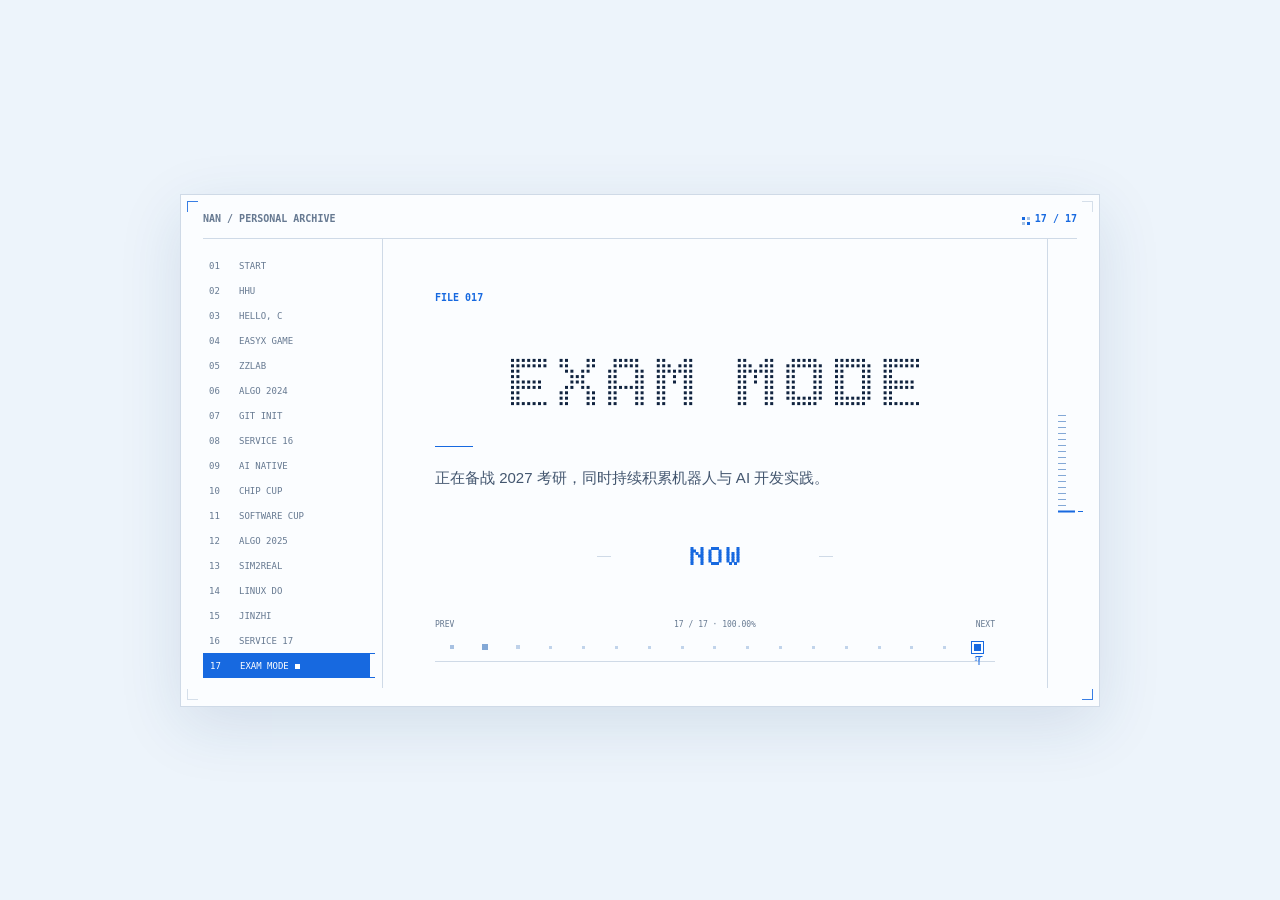
==== journey-archive/index.html @ 254eec69 "Publish interactive life archive" ====
<!doctype html>
<html lang="zh-CN">
<head>
  <meta charset="UTF-8">
  <meta name="viewport" content="width=device-width, initial-scale=1">
  <meta name="description" content="楠的交互式人生档案：以复古像素动画记录学习、竞赛、机器人与 AI 开发历程。">
  <meta name="color-scheme" content="dark light">
  <meta name="theme-color" content="#0c0d0d" media="(prefers-color-scheme: dark)">
  <meta name="theme-color" content="#edf4fb" media="(prefers-color-scheme: light)">
  <meta property="og:title" content="Life Archive | nanbloom001">
  <meta property="og:description" content="17 个时间节点组成的交互式像素人生档案。">
  <meta property="og:type" content="website">
  <meta property="og:url" content="https://nanbloom001.github.io/journey-archive/">
  <meta property="og:image" content="https://nanbloom001.github.io/journey-archive/preview-light.png">
  <link rel="canonical" href="https://nanbloom001.github.io/journey-archive/">
  <link rel="icon" href="data:image/svg+xml,%3Csvg xmlns='http://www.w3.org/2000/svg' viewBox='0 0 16 16'%3E%3Crect width='16' height='16' fill='%230c0d0d'/%3E%3Crect x='4' y='4' width='3' height='3' fill='%23ff5a36'/%3E%3Crect x='9' y='4' width='3' height='3' fill='%23777b76'/%3E%3Crect x='4' y='9' width='3' height='3' fill='%23777b76'/%3E%3Crect x='9' y='9' width='3' height='3' fill='%23ff5a36'/%3E%3C/svg%3E">
  <title>Life Archive | nanbloom001</title>
  <link rel="stylesheet" href="styles.css">
  <script defer src="../assets/dot-font.js"></script>
  <script defer src="script.js"></script>
</head>
<body>
  <main class="archive">
    <span class="calibration calibration-nw" aria-hidden="true"></span>
    <span class="calibration calibration-ne" aria-hidden="true"></span>
    <span class="calibration calibration-sw" aria-hidden="true"></span>
    <span class="calibration calibration-se" aria-hidden="true"></span>

    <header>
      <span>NAN / PERSONAL ARCHIVE</span>
      <span class="system-state"><i aria-hidden="true"></i><span id="counter">01 / 17</span></span>
    </header>

    <section class="layout">
      <nav id="index-list" aria-label="时间节点索引"></nav>

      <article id="memory-file" aria-live="polite">
        <div class="meta-row">
          <p class="eyebrow"><span id="file-index">FILE 001</span></p>
        </div>

        <div class="title-stage">
          <h1 id="title" class="visually-hidden"></h1>
          <canvas id="pixel-title" class="pixel-title" aria-hidden="true"></canvas>
        </div>
        <span class="title-rule" aria-hidden="true"></span>

        <p id="description" class="description"></p>
        <div class="date-readout" aria-label="当前档案日期">
          <canvas id="pixel-date" class="pixel-date" aria-label="当前日期"></canvas>
        </div>
        <footer>
          <div class="progress-meta">
            <span>PREV</span>
            <output id="progress-readout">01 / 17 · 5.88%</output>
            <span>NEXT</span>
          </div>
          <div class="progress-track" id="progress-track">
            <div
              class="dot-progress"
              id="dot-progress"
              role="progressbar"
              aria-label="人生档案进度"
              aria-valuemin="1"
              aria-valuemax="17"
              aria-valuenow="1"
            ></div>
            <span class="progress-cursor" id="progress-cursor" aria-hidden="true"></span>
          </div>
        </footer>
      </article>

      <aside id="minimap" aria-hidden="true"></aside>
    </section>
  </main>
</body>
</html>
---- journey-archive/styles.css ----
:root {
  color-scheme: dark light;
  --bg: #0c0d0d;
  --panel: #111212;
  --ink: #e8e9e4;
  --muted: #777b76;
  --line: #292c29;
  --accent: #ff5a36;
  --selected-ink: #0c0d0d;
  --body-copy: #b0b3ad;
  --hover: rgb(255 90 54 / 8%);
  --tag-bg: transparent;
  --shadow: rgb(0 0 0 / 20%);
  --pixel-future: #30332f;
  --pixel-complete: #846053;
  --pixel-ghost: #5d4138;
}

@media (prefers-color-scheme: light) {
  :root {
    --bg: #edf4fb;
    --panel: #fbfdff;
    --ink: #10233f;
    --muted: #667991;
    --line: #cfdae7;
    --accent: #1769e0;
    --selected-ink: #ffffff;
    --body-copy: #43566f;
    --hover: #edf4ff;
    --tag-bg: #f5f9fe;
    --shadow: rgb(21 67 118 / 12%);
    --pixel-future: #d8e3ef;
    --pixel-complete: #83a8d6;
    --pixel-ghost: #a8c3e3;
  }
}

* { box-sizing: border-box; }

body {
  margin: 0;
  min-height: 100vh;
  display: grid;
  place-items: center;
  background: var(--bg);
  color: var(--ink);
  font-family: Arial, "PingFang SC", sans-serif;
  transition: background-color 250ms, color 250ms;
}

.archive {
  position: relative;
  isolation: isolate;
  contain: layout style;
  width: min(920px, 96vw);
  min-height: 500px;
  padding: 18px 22px;
  border: 1px solid var(--line);
  background: var(--panel);
  box-shadow: 0 18px 60px var(--shadow);
  transition: background-color 250ms, border-color 250ms;
}

.calibration {
  position: absolute;
  width: 11px;
  height: 11px;
  pointer-events: none;
  opacity: 0.85;
}

.calibration-nw { top: 6px; left: 6px; border-top: 1px solid var(--accent); border-left: 1px solid var(--accent); }
.calibration-ne { top: 6px; right: 6px; border-top: 1px solid var(--line); border-right: 1px solid var(--line); }
.calibration-sw { bottom: 6px; left: 6px; border-bottom: 1px solid var(--line); border-left: 1px solid var(--line); }
.calibration-se { right: 6px; bottom: 6px; border-right: 1px solid var(--accent); border-bottom: 1px solid var(--accent); }

header {
  display: flex;
  justify-content: space-between;
  padding-bottom: 14px;
  border-bottom: 1px solid var(--line);
  color: var(--muted);
  font: 700 10px ui-monospace, SFMono-Regular, Menlo, Consolas, monospace;
}

.system-state {
  display: inline-flex;
  align-items: center;
  gap: 10px;
  color: var(--accent);
}

.system-state > i {
  width: 3px;
  height: 3px;
  display: block;
  background: var(--accent);
  box-shadow: 5px 0 0 var(--pixel-ghost), 0 5px 0 var(--pixel-ghost), 5px 5px 0 var(--accent);
}

.layout {
  display: grid;
  grid-template-columns: 180px 1fr 30px;
  min-height: 430px;
}

nav {
  padding: 14px 12px 10px 0;
  border-right: 1px solid var(--line);
}

.entry {
  width: 100%;
  height: 25px;
  display: grid;
  grid-template-columns: 30px 1fr;
  align-items: center;
  border: 0;
  background: none;
  color: var(--muted);
  text-align: left;
  font: 9px ui-monospace, SFMono-Regular, Menlo, Consolas, monospace;
  cursor: pointer;
  touch-action: manipulation;
  transition: color 120ms, background-color 120ms, padding 120ms;
}

.entry span:last-child {
  overflow: hidden;
  white-space: nowrap;
  text-overflow: ellipsis;
}

.entry:hover, .entry:focus-visible {
  color: var(--ink);
  background: var(--hover);
  outline: none;
}

.entry.active {
  position: relative;
  padding: 0 7px;
  background: var(--accent);
  color: var(--selected-ink);
}

.entry.active::before, .entry.active::after {
  content: "";
  position: absolute;
  right: -5px;
  width: 5px;
  height: 1px;
  background: var(--accent);
}

.entry.active::before { top: 0; }
.entry.active::after { bottom: 0; }

.entry.active span:last-child::after {
  content: "";
  width: 5px;
  height: 5px;
  display: inline-block;
  margin-left: 6px;
  background: currentColor;
  vertical-align: 0;
  animation: dot-blink 800ms steps(1) infinite;
}

@keyframes dot-blink { 50% { opacity: 0; } }

article {
  min-width: 0;
  display: flex;
  flex-direction: column;
  padding: 46px clamp(30px, 5vw, 52px) 26px;
}

.eyebrow {
  display: flex;
  gap: 8px;
  margin: 0;
  color: var(--accent);
  font: 700 10px ui-monospace, SFMono-Regular, Menlo, Consolas, monospace;
}

.eyebrow-separator { color: var(--line); }

.meta-row {
  display: flex;
  align-items: center;
  min-height: 24px;
}

.date-readout {
  position: relative;
  width: 100%;
  min-height: 30px;
  display: grid;
  place-items: center;
  margin: auto 0;
}

.date-readout::before,
.date-readout::after {
  content: "";
  width: 14px;
  height: 1px;
  position: absolute;
  top: 50%;
  background: var(--line);
}

.date-readout::before { left: calc(50% - 118px); }
.date-readout::after { right: calc(50% - 118px); }

.pixel-date {
  width: 196px;
  height: 26px;
  display: block;
  image-rendering: pixelated;
  contain: strict;
}

.title-stage {
  position: relative;
  width: 100%;
  max-width: 562px;
  height: 118px;
  margin: 14px 0 5px;
}

.visually-hidden {
  position: absolute;
  width: 1px;
  height: 1px;
  padding: 0;
  margin: -1px;
  overflow: hidden;
  clip: rect(0 0 0 0);
  white-space: nowrap;
  border: 0;
}

.pixel-title {
  width: 100%;
  height: 118px;
  display: block;
  image-rendering: pixelated;
  contain: strict;
}

.title-rule {
  width: 38px;
  height: 1px;
  display: block;
  margin-bottom: 17px;
  background: var(--accent);
}

.description {
  width: 100%;
  max-width: none;
  margin: 0;
  color: var(--body-copy);
  font-size: 15px;
  line-height: 1.8;
  word-break: normal;
  overflow-wrap: normal;
}

article.is-auto-transitioning .eyebrow {
  animation: auto-meta-enter 580ms cubic-bezier(.16, 1, .3, 1) both;
}

article.is-auto-transitioning .title-rule {
  animation: auto-rule-enter 680ms cubic-bezier(.16, 1, .3, 1) both;
}

article.is-auto-transitioning .description {
  animation: auto-copy-enter 760ms cubic-bezier(.16, 1, .3, 1) both;
}

@keyframes auto-meta-enter {
  from { opacity: 0; transform: translateY(-4px); }
  to { opacity: 1; transform: translateY(0); }
}

@keyframes auto-rule-enter {
  from { opacity: .2; transform: scaleX(.2); transform-origin: left center; }
  to { opacity: 1; transform: scaleX(1); transform-origin: left center; }
}

@keyframes auto-copy-enter {
  from { opacity: 0; transform: translateY(7px); }
  to { opacity: 1; transform: translateY(0); }
}

.tags {
  display: flex;
  flex-wrap: wrap;
  gap: 7px;
  margin-top: 20px;
}

.tag {
  padding: 5px 8px;
  border: 1px solid var(--line);
  background: var(--tag-bg);
  color: var(--muted);
  font: 9px ui-monospace, SFMono-Regular, Menlo, Consolas, monospace;
}

footer {
  margin-top: 0;
  color: var(--muted);
  font: 8px ui-monospace, SFMono-Regular, Menlo, Consolas, monospace;
}

.progress-meta {
  display: grid;
  grid-template-columns: 42px 1fr 42px;
  align-items: center;
  margin-bottom: 9px;
}

.progress-meta span:last-child { text-align: right; }

#progress-readout {
  color: var(--muted);
  text-align: center;
  font: inherit;
}

.progress-track {
  --cursor-index: 0;
  --total: 17;
  position: relative;
  min-width: 0;
  padding: 0 1px 9px;
  border-bottom: 1px solid var(--line);
}

.dot-progress {
  display: grid;
  grid-template-columns: repeat(var(--total), 1fr);
  align-items: center;
  width: 100%;
  height: 14px;
}

.progress-step {
  width: 18px;
  height: 18px;
  display: grid;
  place-items: center;
  justify-self: center;
  padding: 0;
  border: 0;
  background: transparent;
  color: inherit;
  cursor: pointer;
  touch-action: manipulation;
}

.progress-step:focus-visible {
  outline: 1px solid var(--accent);
  outline-offset: 1px;
}

.progress-node {
  position: relative;
  width: 8px;
  height: 2px;
  background: var(--line);
  transition: width 160ms, height 160ms, background-color 160ms, opacity 160ms;
}

.progress-node::after {
  content: attr(data-index);
  position: absolute;
  top: 12px;
  left: 50%;
  color: var(--line);
  font-size: 6px;
  opacity: 0;
  transform: translateX(-50%);
  transition: opacity 160ms, color 160ms;
}

.progress-node.is-complete {
  width: 3px;
  height: 3px;
  background: var(--pixel-complete);
  opacity: .48;
}

.progress-node.is-current {
  width: 7px;
  height: 7px;
  background: var(--accent);
  box-shadow: 0 0 0 2px var(--panel), 0 0 0 3px var(--accent);
}

.progress-node.is-wave-tail { width: 4px; height: 4px; background: var(--pixel-complete); opacity: .7; }
.progress-node.is-wave-core { width: 6px; height: 6px; background: var(--pixel-complete); opacity: 1; }
.progress-node.is-wave-lead { width: 4px; height: 4px; background: var(--pixel-complete); opacity: .5; }
.progress-node.is-current::after { color: var(--accent); opacity: 1; }

.progress-node.is-current::before {
  content: "";
  position: absolute;
  inset: -1px;
  border: 1px solid var(--accent);
  opacity: 0;
  pointer-events: none;
}

.progress-node.is-current.is-confirming {
  animation: node-confirm 360ms cubic-bezier(.16, 1, .3, 1);
}

.progress-node.is-current.is-confirming::before {
  animation: node-confirm-ring 720ms cubic-bezier(.16, 1, .3, 1);
}

@keyframes node-confirm {
  0%, 100% { transform: scale(1); }
  42% { transform: scale(1.24); }
}

@keyframes node-confirm-ring {
  0% { opacity: .85; transform: scale(.72); }
  100% { opacity: 0; transform: scale(2.8); }
}

.progress-cursor {
  position: absolute;
  bottom: -4px;
  left: calc((var(--cursor-index) + 0.5) * 100% / var(--total));
  width: 1px;
  height: 7px;
  background: var(--accent);
  transform: translateX(-50%);
  transition: left 220ms cubic-bezier(0.2, 0.8, 0.2, 1);
}

.progress-cursor::before {
  content: "";
  position: absolute;
  top: -2px;
  left: -3px;
  width: 7px;
  height: 1px;
  background: var(--accent);
}

aside {
  display: flex;
  flex-direction: column;
  justify-content: center;
  align-items: flex-start;
  gap: 5px;
  padding-left: 10px;
  border-left: 1px solid var(--line);
}

.mini-node {
  position: relative;
  width: 24px;
  height: 1px;
  display: block;
  background: transparent;
}

.mini-node::before {
  content: "";
  position: absolute;
  top: 0;
  left: 0;
  width: 8px;
  height: 1px;
  background: var(--line);
  transform-origin: left center;
  transition: width 160ms, height 160ms, background-color 160ms, transform 160ms;
}

.mini-node.is-complete::before { background: var(--pixel-complete); }

.mini-node.is-current::before {
  width: 17px;
  height: 2px;
  background: var(--accent);
  transform: translateY(-.5px);
}

.mini-node.is-current::after {
  content: "";
  position: absolute;
  top: 0;
  left: 20px;
  width: 5px;
  height: 1px;
  background: var(--accent);
}

@media (prefers-reduced-motion: reduce) {
  *, *::before, *::after {
    scroll-behavior: auto !important;
    animation-duration: 0.01ms !important;
    transition-duration: 0.01ms !important;
  }
}

@media (max-width: 760px) {
  .archive {
    min-height: 760px;
    padding: 20px 16px;
  }

  .layout {
    grid-template-columns: 1fr 23px;
    min-height: 690px;
  }

  .layout nav {
    grid-column: 1 / 3;
    display: flex;
    overflow-x: auto;
    padding: 18px 0;
    border-right: 0;
    border-bottom: 1px solid var(--line);
    scrollbar-width: none;
  }

  .layout nav::-webkit-scrollbar { display: none; }

  .entry {
    flex: 0 0 42px;
    height: 32px;
    display: block;
    text-align: center;
  }

  .entry span:not(:first-child),
  .entry.active::before,
  .entry.active::after { display: none; }

  .entry.active {
    height: 32px;
    padding: 9px 0;
  }

  .entry.active span:first-child::after {
    content: "";
    width: 2px;
    height: 2px;
    display: inline-block;
    margin-left: 4px;
    background: currentColor;
    box-shadow: 4px 0 0 currentColor;
    vertical-align: 3px;
  }

  article {
    min-height: 560px;
    padding: 45px 12px 30px;
  }

  aside {
    grid-column: 2;
    grid-row: 2;
    padding-left: 8px;
  }

  .title-stage, .pixel-title {
    height: 102px;
  }

  .date-readout::before { left: calc(50% - 108px); }
  .date-readout::after { right: calc(50% - 108px); }

  .pixel-date { width: 178px; }

  .progress-meta {
    grid-template-columns: 36px 1fr 36px;
  }

  .progress-node::after { display: none; }
}
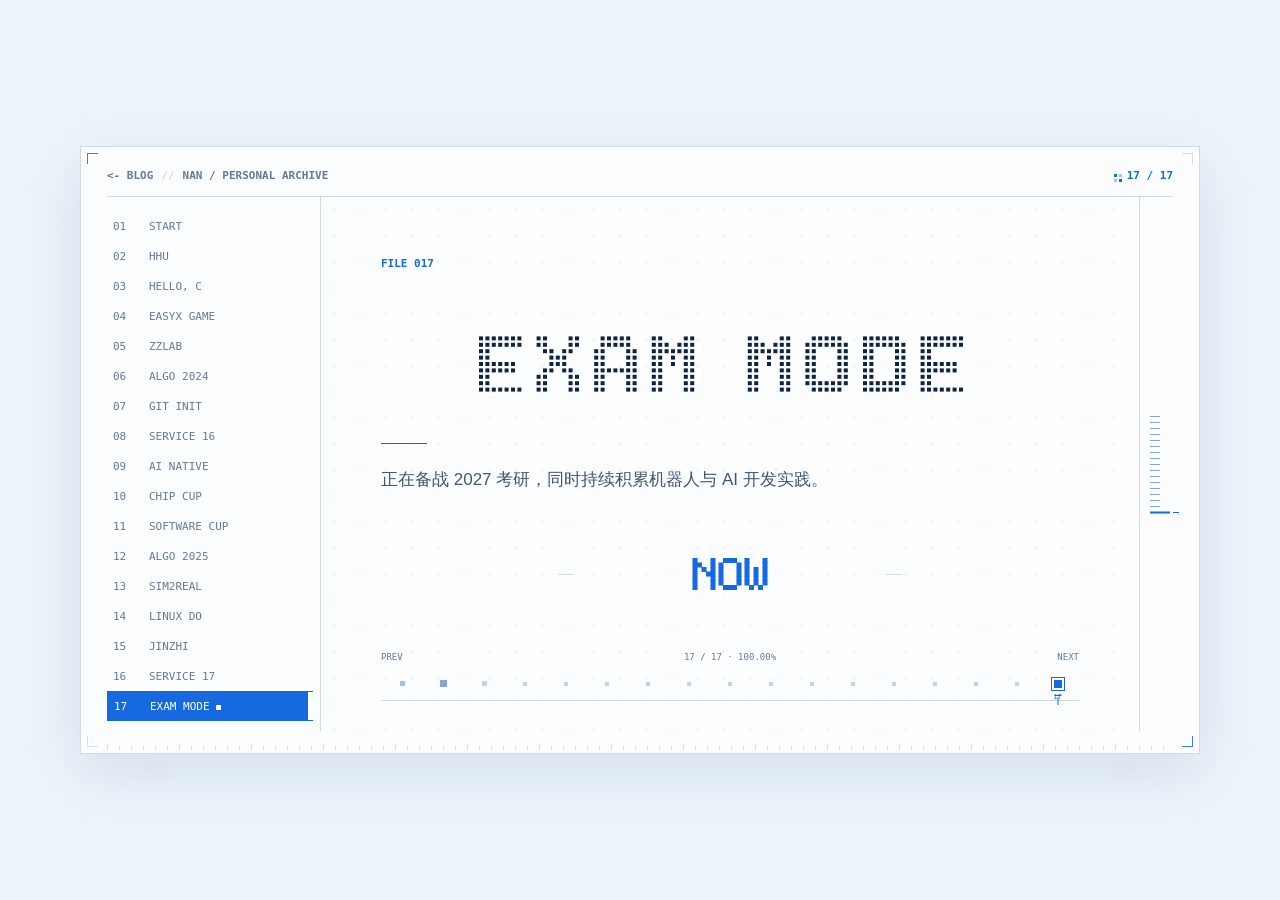
==== commit 495a24fd: "Add Field Log blog and enlarge life archive Blog (/blog/): zero-dependency static blog in the site's" ====
--- a/journey-archive/index.html
+++ b/journey-archive/index.html
@@ -2,7 +2,7 @@
 <html lang="zh-CN">
 <head>
   <meta charset="UTF-8">
-  <meta name="viewport" content="width=device-width, initial-scale=1">
+  <meta name="viewport" content="width=device-width, initial-scale=1, viewport-fit=cover">
   <meta name="description" content="楠的交互式人生档案：以复古像素动画记录学习、竞赛、机器人与 AI 开发历程。">
   <meta name="color-scheme" content="dark light">
   <meta name="theme-color" content="#0c0d0d" media="(prefers-color-scheme: dark)">
@@ -27,7 +27,11 @@
     <span class="calibration calibration-se" aria-hidden="true"></span>
 
     <header>
-      <span>NAN / PERSONAL ARCHIVE</span>
+      <span class="header-left">
+        <a class="archive-exit" href="../blog/">&lt;- BLOG</a>
+        <span class="header-separator" aria-hidden="true">//</span>
+        <span>NAN / PERSONAL ARCHIVE</span>
+      </span>
       <span class="system-state"><i aria-hidden="true"></i><span id="counter">01 / 17</span></span>
     </header>
 
--- a/journey-archive/styles.css
+++ b/journey-archive/styles.css
@@ -14,6 +14,7 @@
   --pixel-future: #30332f;
   --pixel-complete: #846053;
   --pixel-ghost: #5d4138;
+  --grid-dot: rgb(255 255 255 / 4%);
 }
 
 @media (prefers-color-scheme: light) {
@@ -32,6 +33,7 @@
     --pixel-future: #d8e3ef;
     --pixel-complete: #83a8d6;
     --pixel-ghost: #a8c3e3;
+    --grid-dot: rgb(16 35 63 / 6%);
   }
 }
 
@@ -40,6 +42,7 @@
 body {
   margin: 0;
   min-height: 100vh;
+  padding: max(10px, env(safe-area-inset-top)) max(8px, env(safe-area-inset-right)) max(10px, env(safe-area-inset-bottom)) max(8px, env(safe-area-inset-left));
   display: grid;
   place-items: center;
   background: var(--bg);
@@ -52,13 +55,48 @@
   position: relative;
   isolation: isolate;
   contain: layout style;
-  width: min(920px, 96vw);
-  min-height: 500px;
-  padding: 18px 22px;
+  width: min(1120px, 96vw);
+  min-height: 600px;
+  padding: 22px 26px;
   border: 1px solid var(--line);
   background: var(--panel);
   box-shadow: 0 18px 60px var(--shadow);
   transition: background-color 250ms, border-color 250ms;
+}
+
+.archive::before {
+  content: "";
+  position: absolute;
+  left: 0;
+  right: 0;
+  top: 0;
+  height: 2px;
+  background: linear-gradient(90deg, transparent, var(--accent), transparent);
+  opacity: 0;
+  pointer-events: none;
+  animation: panel-scan 1100ms cubic-bezier(.2, .8, .2, 1) 180ms both;
+}
+
+@keyframes panel-scan {
+  0% { top: 0; opacity: .75; }
+  100% { top: 100%; opacity: 0; }
+}
+
+.archive::after {
+  content: "";
+  position: absolute;
+  left: 26px;
+  right: 26px;
+  bottom: 3px;
+  height: 7px;
+  pointer-events: none;
+  background-image:
+    repeating-linear-gradient(90deg, var(--line) 0 1px, transparent 1px 72px),
+    repeating-linear-gradient(90deg, var(--line) 0 1px, transparent 1px 12px);
+  background-size: 100% 7px, 100% 4px;
+  background-position: left bottom, left bottom;
+  background-repeat: no-repeat;
+  opacity: .8;
 }
 
 .calibration {
@@ -80,7 +118,21 @@
   padding-bottom: 14px;
   border-bottom: 1px solid var(--line);
   color: var(--muted);
-  font: 700 10px ui-monospace, SFMono-Regular, Menlo, Consolas, monospace;
+  font: 700 11px ui-monospace, SFMono-Regular, Menlo, Consolas, monospace;
+}
+
+.header-left { display: inline-flex; align-items: center; gap: 8px; }
+.header-separator { color: var(--line); }
+
+.archive-exit {
+  color: var(--muted);
+  text-decoration: none;
+  transition: color 120ms;
+}
+
+.archive-exit:hover, .archive-exit:focus-visible {
+  color: var(--accent);
+  outline: none;
 }
 
 .system-state {
@@ -100,8 +152,8 @@
 
 .layout {
   display: grid;
-  grid-template-columns: 180px 1fr 30px;
-  min-height: 430px;
+  grid-template-columns: 214px 1fr 34px;
+  min-height: 520px;
 }
 
 nav {
@@ -111,15 +163,15 @@
 
 .entry {
   width: 100%;
-  height: 25px;
+  height: 30px;
   display: grid;
-  grid-template-columns: 30px 1fr;
+  grid-template-columns: 36px 1fr;
   align-items: center;
   border: 0;
   background: none;
   color: var(--muted);
   text-align: left;
-  font: 9px ui-monospace, SFMono-Regular, Menlo, Consolas, monospace;
+  font: 11px ui-monospace, SFMono-Regular, Menlo, Consolas, monospace;
   cursor: pointer;
   touch-action: manipulation;
   transition: color 120ms, background-color 120ms, padding 120ms;
@@ -171,9 +223,11 @@
 
 article {
   min-width: 0;
+  background-image: radial-gradient(var(--grid-dot) 1px, transparent 1px);
+  background-size: 26px 26px;
   display: flex;
   flex-direction: column;
-  padding: 46px clamp(30px, 5vw, 52px) 26px;
+  padding: 54px clamp(36px, 5vw, 60px) 30px;
 }
 
 .eyebrow {
@@ -181,7 +235,7 @@
   gap: 8px;
   margin: 0;
   color: var(--accent);
-  font: 700 10px ui-monospace, SFMono-Regular, Menlo, Consolas, monospace;
+  font: 700 11px ui-monospace, SFMono-Regular, Menlo, Consolas, monospace;
 }
 
 .eyebrow-separator { color: var(--line); }
@@ -195,7 +249,7 @@
 .date-readout {
   position: relative;
   width: 100%;
-  min-height: 30px;
+  min-height: 42px;
   display: grid;
   place-items: center;
   margin: auto 0;
@@ -204,19 +258,19 @@
 .date-readout::before,
 .date-readout::after {
   content: "";
-  width: 14px;
+  width: 16px;
   height: 1px;
   position: absolute;
   top: 50%;
   background: var(--line);
 }
 
-.date-readout::before { left: calc(50% - 118px); }
-.date-readout::after { right: calc(50% - 118px); }
+.date-readout::before { left: calc(50% - 172px); }
+.date-readout::after { right: calc(50% - 172px); }
 
 .pixel-date {
-  width: 196px;
-  height: 26px;
+  width: 296px;
+  height: 40px;
   display: block;
   image-rendering: pixelated;
   contain: strict;
@@ -225,9 +279,9 @@
 .title-stage {
   position: relative;
   width: 100%;
-  max-width: 562px;
-  height: 118px;
-  margin: 14px 0 5px;
+  max-width: 680px;
+  height: 146px;
+  margin: 16px 0 6px;
 }
 
 .visually-hidden {
@@ -244,17 +298,17 @@
 
 .pixel-title {
   width: 100%;
-  height: 118px;
+  height: 146px;
   display: block;
   image-rendering: pixelated;
   contain: strict;
 }
 
 .title-rule {
-  width: 38px;
+  width: 46px;
   height: 1px;
   display: block;
-  margin-bottom: 17px;
+  margin-bottom: 20px;
   background: var(--accent);
 }
 
@@ -263,8 +317,8 @@
   max-width: none;
   margin: 0;
   color: var(--body-copy);
-  font-size: 15px;
-  line-height: 1.8;
+  font-size: 17px;
+  line-height: 1.85;
   word-break: normal;
   overflow-wrap: normal;
 }
@@ -304,24 +358,24 @@
 }
 
 .tag {
-  padding: 5px 8px;
+  padding: 6px 9px;
   border: 1px solid var(--line);
   background: var(--tag-bg);
   color: var(--muted);
-  font: 9px ui-monospace, SFMono-Regular, Menlo, Consolas, monospace;
+  font: 10px ui-monospace, SFMono-Regular, Menlo, Consolas, monospace;
 }
 
 footer {
   margin-top: 0;
   color: var(--muted);
-  font: 8px ui-monospace, SFMono-Regular, Menlo, Consolas, monospace;
+  font: 9px ui-monospace, SFMono-Regular, Menlo, Consolas, monospace;
 }
 
 .progress-meta {
   display: grid;
-  grid-template-columns: 42px 1fr 42px;
+  grid-template-columns: 48px 1fr 48px;
   align-items: center;
-  margin-bottom: 9px;
+  margin-bottom: 11px;
 }
 
 .progress-meta span:last-child { text-align: right; }
@@ -337,7 +391,7 @@
   --total: 17;
   position: relative;
   min-width: 0;
-  padding: 0 1px 9px;
+  padding: 0 1px 11px;
   border-bottom: 1px solid var(--line);
 }
 
@@ -346,12 +400,12 @@
   grid-template-columns: repeat(var(--total), 1fr);
   align-items: center;
   width: 100%;
-  height: 14px;
+  height: 16px;
 }
 
 .progress-step {
-  width: 18px;
-  height: 18px;
+  width: 21px;
+  height: 21px;
   display: grid;
   place-items: center;
   justify-self: center;
@@ -370,7 +424,7 @@
 
 .progress-node {
   position: relative;
-  width: 8px;
+  width: 9px;
   height: 2px;
   background: var(--line);
   transition: width 160ms, height 160ms, background-color 160ms, opacity 160ms;
@@ -379,32 +433,32 @@
 .progress-node::after {
   content: attr(data-index);
   position: absolute;
-  top: 12px;
+  top: 13px;
   left: 50%;
   color: var(--line);
-  font-size: 6px;
+  font-size: 7px;
   opacity: 0;
   transform: translateX(-50%);
   transition: opacity 160ms, color 160ms;
 }
 
 .progress-node.is-complete {
-  width: 3px;
-  height: 3px;
+  width: 4px;
+  height: 4px;
   background: var(--pixel-complete);
   opacity: .48;
 }
 
 .progress-node.is-current {
-  width: 7px;
-  height: 7px;
+  width: 8px;
+  height: 8px;
   background: var(--accent);
   box-shadow: 0 0 0 2px var(--panel), 0 0 0 3px var(--accent);
 }
 
-.progress-node.is-wave-tail { width: 4px; height: 4px; background: var(--pixel-complete); opacity: .7; }
-.progress-node.is-wave-core { width: 6px; height: 6px; background: var(--pixel-complete); opacity: 1; }
-.progress-node.is-wave-lead { width: 4px; height: 4px; background: var(--pixel-complete); opacity: .5; }
+.progress-node.is-wave-tail { width: 5px; height: 5px; background: var(--pixel-complete); opacity: .7; }
+.progress-node.is-wave-core { width: 7px; height: 7px; background: var(--pixel-complete); opacity: 1; }
+.progress-node.is-wave-lead { width: 5px; height: 5px; background: var(--pixel-complete); opacity: .5; }
 .progress-node.is-current::after { color: var(--accent); opacity: 1; }
 
 .progress-node.is-current::before {
@@ -436,10 +490,10 @@
 
 .progress-cursor {
   position: absolute;
-  bottom: -4px;
+  bottom: -5px;
   left: calc((var(--cursor-index) + 0.5) * 100% / var(--total));
   width: 1px;
-  height: 7px;
+  height: 8px;
   background: var(--accent);
   transform: translateX(-50%);
   transition: left 220ms cubic-bezier(0.2, 0.8, 0.2, 1);
@@ -467,7 +521,7 @@
 
 .mini-node {
   position: relative;
-  width: 24px;
+  width: 28px;
   height: 1px;
   display: block;
   background: transparent;
@@ -478,7 +532,7 @@
   position: absolute;
   top: 0;
   left: 0;
-  width: 8px;
+  width: 10px;
   height: 1px;
   background: var(--line);
   transform-origin: left center;
@@ -488,7 +542,7 @@
 .mini-node.is-complete::before { background: var(--pixel-complete); }
 
 .mini-node.is-current::before {
-  width: 17px;
+  width: 20px;
   height: 2px;
   background: var(--accent);
   transform: translateY(-.5px);
@@ -498,10 +552,26 @@
   content: "";
   position: absolute;
   top: 0;
-  left: 20px;
-  width: 5px;
-  height: 1px;
-  background: var(--accent);
+  left: 23px;
+  width: 6px;
+  height: 1px;
+  background: var(--accent);
+}
+
+@media (prefers-color-scheme: dark) {
+  .pixel-title,
+  .pixel-date {
+    filter: drop-shadow(0 0 5px rgb(255 255 255 / 10%)) drop-shadow(0 0 11px rgb(255 90 54 / 13%));
+    will-change: filter;
+  }
+
+  .entry.active {
+    box-shadow: 0 0 16px rgb(255 90 54 / 28%);
+  }
+
+  .system-state > i {
+    filter: drop-shadow(0 0 4px rgb(255 90 54 / 55%));
+  }
 }
 
 @media (prefers-reduced-motion: reduce) {
@@ -574,13 +644,13 @@
   }
 
   .title-stage, .pixel-title {
-    height: 102px;
-  }
-
-  .date-readout::before { left: calc(50% - 108px); }
-  .date-readout::after { right: calc(50% - 108px); }
-
-  .pixel-date { width: 178px; }
+    height: 112px;
+  }
+
+  .date-readout::before { left: calc(50% - 150px); }
+  .date-readout::after { right: calc(50% - 150px); }
+
+  .pixel-date { width: 268px; }
 
   .progress-meta {
     grid-template-columns: 36px 1fr 36px;
@@ -588,3 +658,41 @@
 
   .progress-node::after { display: none; }
 }
+
+@media (max-width: 1024px) and (min-width: 761px) {
+  .layout { grid-template-columns: 190px 1fr 30px; }
+
+  article { padding: 46px clamp(28px, 4vw, 46px) 26px; }
+
+  .title-stage, .pixel-title { height: 130px; }
+}
+
+@media (max-width: 400px) {
+  .archive { padding: 18px 12px; }
+
+  .title-stage, .pixel-title { height: 98px; }
+
+  .description { font-size: 15px; }
+
+  article { padding: 38px 8px 26px; }
+}
+
+@media (pointer: coarse) {
+  .entry { height: 36px; }
+
+  .progress-step { width: 26px; height: 26px; }
+}
+
+@media (max-height: 540px) {
+  .archive { min-height: 0; }
+
+  .layout { min-height: 0; }
+
+  article { min-height: 0; padding-top: 28px; }
+
+  .title-stage, .pixel-title { height: 96px; }
+}
+
+@media (max-width: 380px) {
+  .date-readout::before, .date-readout::after { display: none; }
+}
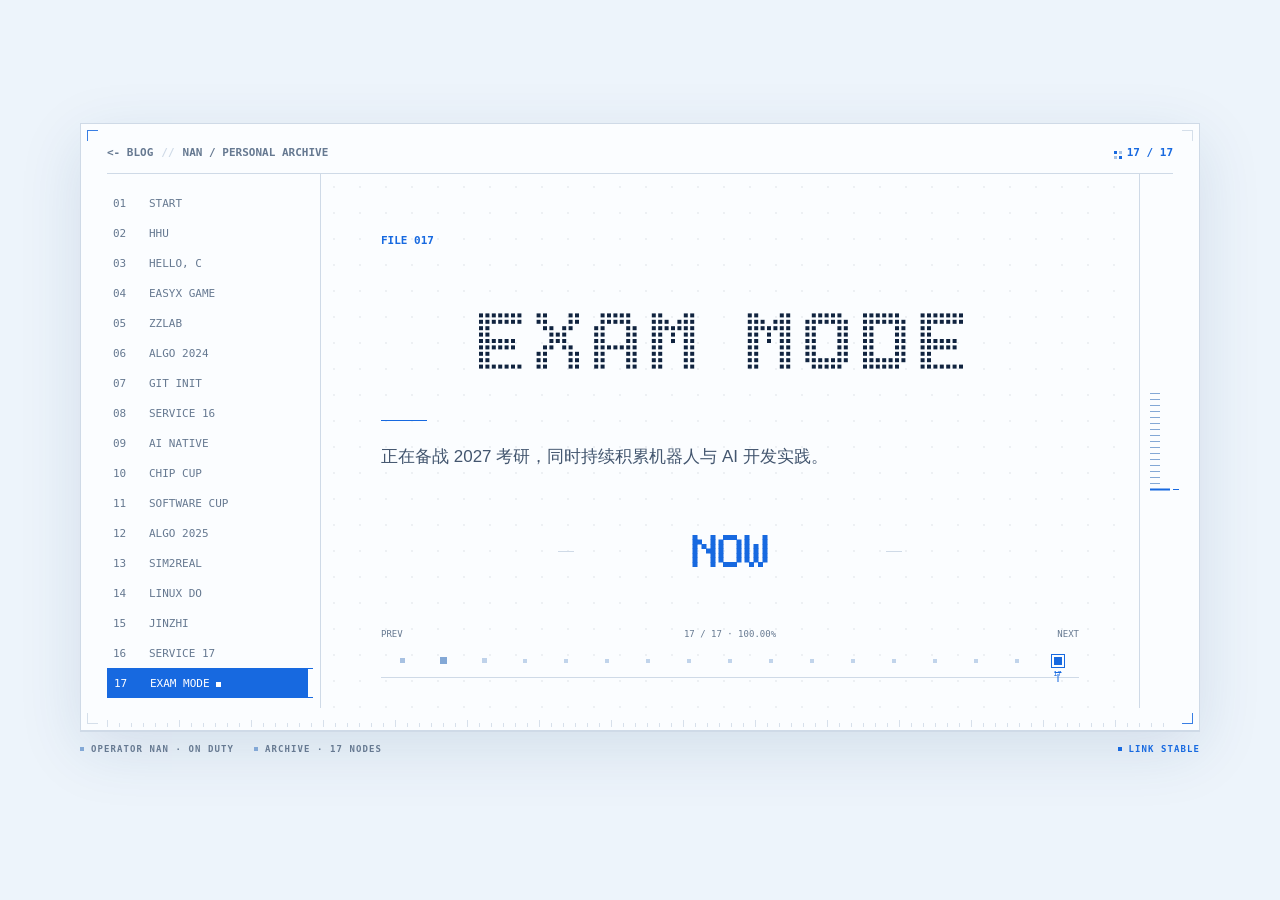
==== commit 34eac2db: "Pixel Tetris gutters, rain + splash, unified type, landing page - Ambient Tetris in the gutters of c" ====
--- a/journey-archive/index.html
+++ b/journey-archive/index.html
@@ -17,9 +17,11 @@
   <title>Life Archive | nanbloom001</title>
   <link rel="stylesheet" href="styles.css">
   <script defer src="../assets/dot-font.js"></script>
+  <script defer src="../assets/starfield.js"></script>
   <script defer src="script.js"></script>
 </head>
 <body>
+  <canvas id="archive-sky" aria-hidden="true"></canvas>
   <main class="archive">
     <span class="calibration calibration-nw" aria-hidden="true"></span>
     <span class="calibration calibration-ne" aria-hidden="true"></span>
@@ -77,5 +79,26 @@
       <aside id="minimap" aria-hidden="true"></aside>
     </section>
   </main>
+
+  <div class="archive-telemetry" aria-hidden="true">
+    <span><i class="tele-square"></i>OPERATOR NAN &middot; ON DUTY</span>
+    <span><i class="tele-square"></i>ARCHIVE &middot; 17 NODES</span>
+    <span class="tele-link"><i class="tele-dot"></i>LINK STABLE</span>
+  </div>
+
+  <script>
+    (() => {
+      const light = matchMedia("(prefers-color-scheme: light)");
+      function ink() {
+        return getComputedStyle(document.documentElement).getPropertyValue("--ink").trim();
+      }
+      function paintSky() {
+        if (window.Starfield) window.Starfield.paint(document.getElementById("archive-sky"), ink());
+      }
+      addEventListener("resize", paintSky, { passive: true });
+      light.addEventListener("change", paintSky);
+      paintSky();
+    })();
+  </script>
 </body>
 </html>
--- a/journey-archive/styles.css
+++ b/journey-archive/styles.css
@@ -45,11 +45,34 @@
   padding: max(10px, env(safe-area-inset-top)) max(8px, env(safe-area-inset-right)) max(10px, env(safe-area-inset-bottom)) max(8px, env(safe-area-inset-left));
   display: grid;
   place-items: center;
+  place-content: center;
+  gap: 0;
   background: var(--bg);
   color: var(--ink);
   font-family: Arial, "PingFang SC", sans-serif;
   transition: background-color 250ms, color 250ms;
 }
+
+#archive-sky { position: fixed; inset: 0; z-index: 0; pointer-events: none; contain: strict; }
+
+.archive-telemetry {
+  position: relative;
+  z-index: 1;
+  width: min(1120px, 96vw);
+  margin: 0 auto 24px;
+  padding: 12px 0 0;
+  border-top: 1px solid var(--line);
+  display: flex;
+  flex-wrap: wrap;
+  gap: 8px 20px;
+  color: var(--muted);
+  font: 700 9px ui-monospace, SFMono-Regular, Menlo, Consolas, monospace;
+  letter-spacing: .12em;
+}
+.archive-telemetry > span { display: inline-flex; align-items: center; gap: 7px; white-space: nowrap; }
+.archive-telemetry .tele-link { margin-left: auto; color: var(--accent); }
+.archive-telemetry .tele-square { width: 4px; height: 4px; background: var(--pixel-complete); }
+.archive-telemetry .tele-dot { width: 4px; height: 4px; background: var(--accent); animation: dot-blink 900ms steps(1) infinite; }
 
 .archive {
   position: relative;
